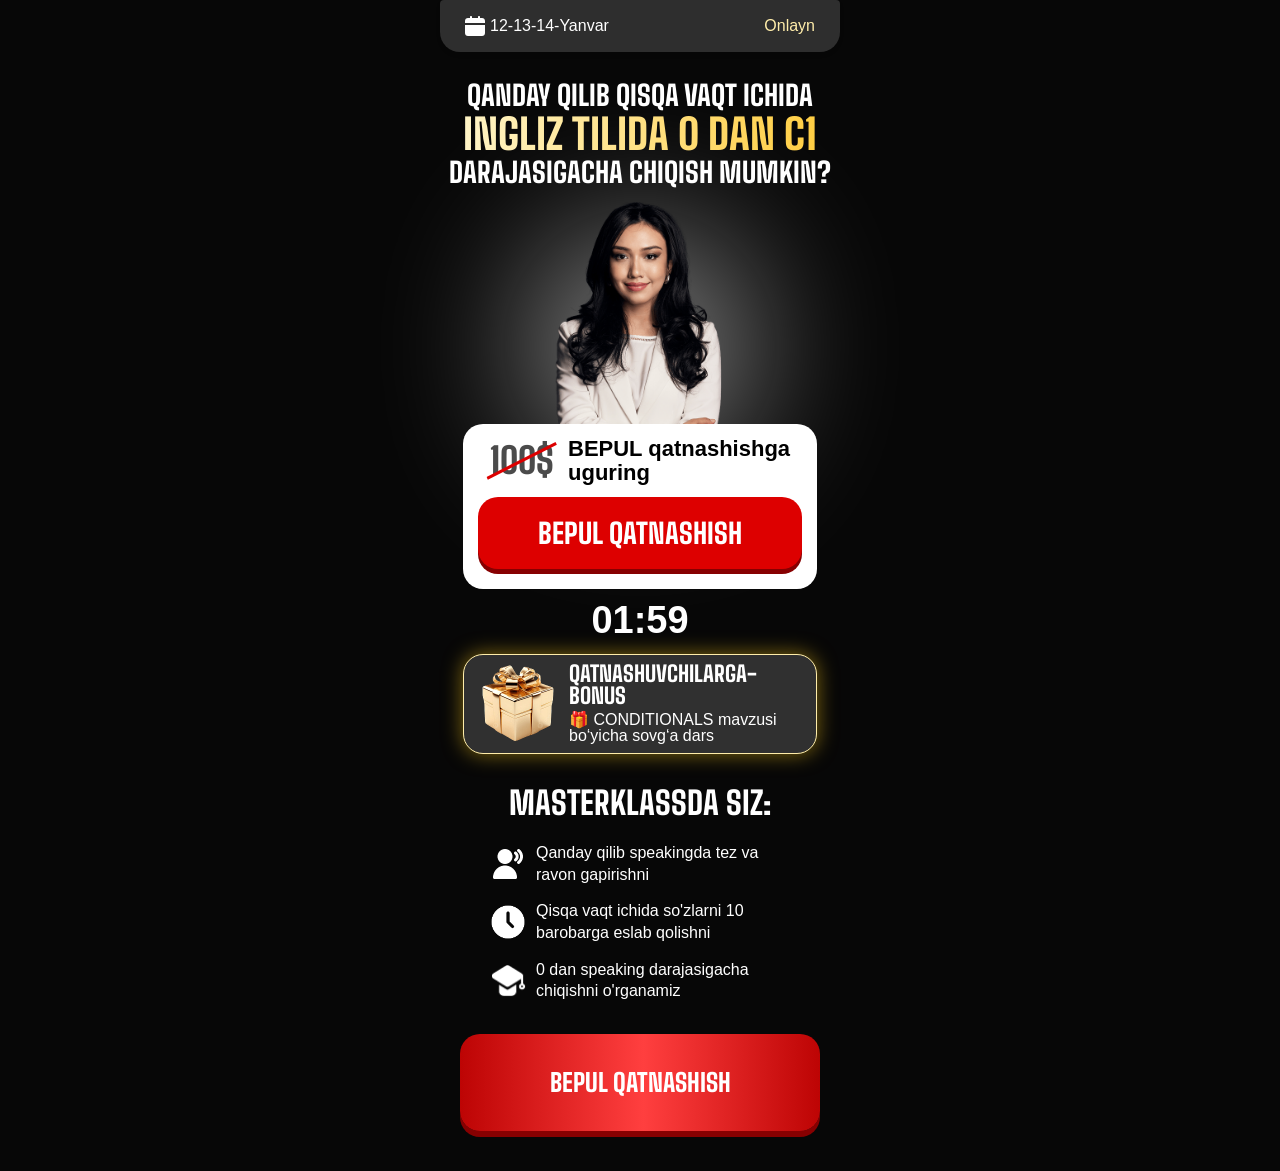
==== index.html @ f68c41da "done" ====
<!DOCTYPE html>
<html lang="en">

<head>
  <meta charset="UTF-8">
  <meta name="viewport" content="width=device-width, initial-scale=1.0">
  <title>Document</title>
  <link rel="preload" href="./fonts/big-shoulder/stylesheet.css" as="style" onload="this.rel='stylesheet'">
  <noscript><link rel="stylesheet" href="./fonts/big-shoulder/stylesheet.css"></noscript>
  <link rel="preload" as="image" href="./assets/images/user-barno.png">
  <style>
    *,
    *::after,
    *::before {
      margin: 0;
      padding: 0;
      box-sizing: border-box;
    }

    body {
      font-family: sans-serif;
      line-height: 100%;
      background: #070707;
      color: white;
    }

    button {
      cursor: pointer;
      border: none;
    }

    .container {
      width: 100%;
      max-width: 440px;
      margin: 0 auto;
      padding: 0 20px;
    }

    .navbar {
      display: flex;
      align-items: center;
      justify-content: space-between;
      gap: 12px;
      padding: 16px 25px;
      margin-bottom: 27px;
      background: #2E2E2E;
      box-shadow: 0px 3px 4.6px 0px #00000017;
      border-top-left-radius: 4px;
      border-top-right-radius: 4px;
      border-bottom-right-radius: 20px;
      border-bottom-left-radius: 20px;
    }

    .navbar-item__left {
      display: flex;
      align-items: center;
      gap: 5px;
    }

    .navbar-item__status {
      color: #FFEDAA;
    }

    .hero-title {
      font-family: 'Big Shoulders';
      font-weight: 800;
      font-size: 28px;
      line-height: 120%;
      text-align: center;
      text-transform: uppercase;
      margin-bottom: 12px;
    }

    .hero-title__span {
      display: inline-block;
      padding: 5px 0px;
      font-size: 42px;
      background: linear-gradient(90deg, #FFF4C6 0%, #FFCE43 100%);
      -webkit-background-clip: text;
      -webkit-text-fill-color: transparent;
    }

    .hero-main-box {
      position: relative;
    }

    .hero-main-box__img {
      width: 100%;
      max-width: 214px;
      height: 222px;
      object-fit: contain;
      /* margin: auto 0; */
      margin-left: auto;
      margin-right: auto;
      display: block;
    }

    .hero-main-box__span {
      display: block;
      background: #FFFFFF99;
      position: absolute;
      top: 50%;
      left: 50%;
      transform: translate(-50%, -35%);
      z-index: -1;
      width: 214px;
      height: 222px;
      border-radius: 50%;
      filter: blur(80px);
    }

    .hero-banner-box {
      width: 100%;
      max-width: 354px;
      background: white;
      border-radius: 20px;
      margin: 0 auto;
      padding: 10px 15px 20px 15px;
      margin-bottom: 12px;
    }

    .hero-banner-box__wrapper {
      display: flex;
      align-items: center;
      gap: 14px;
      padding-left: 12px;
      margin-bottom: 9px;
    }

    .hero-banner-box__wrapper-price {
      position: relative;
    }

    .hero-banner-box__wrapper-text {
      font-weight: 600;
      color: #000000;
      font-size: 22px;
      line-height: 110%;
      letter-spacing: 5%;
    }

    .hero-banner-box__wrapper-price__text {
      font-family: 'Big Shoulders';
      font-weight: 800;
      font-style: ExtraBold;
      font-size: 36px;
      color: #000000;
      opacity: 70%;
      line-height: 150%;
      letter-spacing: 5%;
      text-align: center;
      position: relative;
      z-index: 5;
    }

    .hero-banner-box__wrapper-price__svg {
      position: absolute;
      top: 50%;
      left: 50%;
      transform: translate(-50%, -50%);
      z-index: 10;
    }

    .hero-banner-box__btn {
      display: block;
      width: 100%;
      font-family: 'Big Shoulders';
      font-size: 28px;
      line-height: 150%;
      color: white;
      background: #DD0000;
      box-shadow: 0px 5px 0px 0px #870001;
      border-radius: 20px;
      padding: 15px 50px;
    }

    .hero-time__p {
      font-weight: bold;
      font-size: 38px;
      line-height: 100%;
      text-align: center;
      margin-bottom: 15px;
    }

    .her-free-box {
      display: flex;
      align-items: center;
      gap: 13px;
      width: 100%;
      max-width: 354px;
      background: #303030;
      border: 1px solid #FFEDAA;
      box-shadow: 0px 0px 20px 0px #FFCD1980;
      border-radius: 20px;
      margin: 0 auto 30px auto;
      padding: 8.5px 17px;
    }

    .hero-free-box__img {
      width: 75px;
      height: 79px;
      object-fit: contain;
    }

    .free-box__right-wrapper__tittle {
      font-family: 'Big Shoulders';
      font-weight: 800;
      font-size: 22px;
      line-height: 100%;
      letter-spacing: 2%;
      text-transform: uppercase;
      margin-bottom: 5px;

    }

    .master-class__title {
      font-family: 'Big Shoulders';
      font-weight: 800;
      font-size: 32px;
      line-height: 120%;
      text-align: center;
      text-transform: uppercase;
      margin-bottom: 20px;
    }

    .master-class__list {
      width: 100%;
      max-width: 300px;
      margin: 0 auto 32px auto;
      list-style: none;
    }

    .master-class__list-item {
      display: flex;
      align-items: center;
      gap: 10px;
    }

    .master-class__list-item__img {
      width: 36px;
      height: 36px;
      object-fit: contain;
    }

    .master-class__list-item__text {
      line-height: 135%;
    }

    .master-class__btn {
      display: block;
      width: 100%;
      font-family: 'Big Shoulders';
      font-weight: 800;
      font-size: 25px;
      line-height: 150%;
      color: white;
      background: linear-gradient(90deg, #BD0404 0%, #FF3F3F 50.96%, #BD0404 100%);
      box-shadow: 0px 6px 0px 0px #870001;
      border-radius: 20px;
      padding: 30px 60px;
      margin: 0 auto 40px auto;
    }
  </style>
</head>

<body>
  <div class="container">
    <header>
      <nav class="navbar">
        <div class="navbar-item__left">
          <svg width="20" height="20" viewBox="0 0 15 15" fill="none" xmlns="http://www.w3.org/2000/svg" aria-hidden="true">
            <path d="M0 12.75C0 14.025 0.975 15 2.25 15H12.75C14.025 15 15 14.025 15 12.75V6.75H0V12.75ZM12.75 1.5H11.25V0.75C11.25 0.3 10.95 0 10.5 0C10.05 0 9.75 0.3 9.75 0.75V1.5H5.25V0.75C5.25 0.3 4.95 0 4.5 0C4.05 0 3.75 0.3 3.75 0.75V1.5H2.25C0.975 1.5 0 2.475 0 3.75V5.25H15V3.75C15 2.475 14.025 1.5 12.75 1.5Z" fill="white"/>
          </svg>
          <p>
            12-13-14-Yanvar
          </p>
        </div>
        <p class="navbar-item__status">
          Onlayn
        </p>
      </nav>
    </header>

    <main>
      <!-- Hero -->
      <section>
        <div>
          <h1 class="hero-title">
            Qanday qilib qisqa vaqt ichida <br>
            <span class="hero-title__span">
              ingliz tilida 0 dan C1
            </span><br>
            darajasigacha chiqish mumkin?
          </h1>

          <div class="hero-main-box">
            <img src="./assets/images/user-barno.png" alt="img" class="hero-main-box__img" width="214" height="222" loading="eager" fetchpriority="high" decoding="async">
            <span class="hero-main-box__span"></span>
          </div>

          <div class="hero-banner-box">
            <div class="hero-banner-box__wrapper">
              <div class="hero-banner-box__wrapper-price">
                <p class="hero-banner-box__wrapper-price__text">
                  100$
                </p>

                <svg class="hero-banner-box__wrapper-price__svg" width="71" height="38" viewBox="0 0 71 38" fill="none"
                  xmlns="http://www.w3.org/2000/svg">
                  <path d="M69.6786 1.33774L0.678558 36.3377" stroke="#DD0000" stroke-width="3" />
                </svg>
              </div>
              <p class="hero-banner-box__wrapper-text">
                BEPUL qatnashishga uguring
              </p>
            </div>

            <button class="hero-banner-box__btn">
              BEPUL QATNASHISH
            </button>
          </div>

          <p class="hero-time__p">
            01:59
          </p>

          <div class="her-free-box">
            <img loading="lazy" src="./assets/images/free.png" alt="img" class="hero-free-box__img" width="75" height="79" decoding="async">
            <div class="free-box__right-wrapper">
              <h4 class="free-box__right-wrapper__tittle">
                qatnashuvchilarga-bonus
              </h4>

              <p class="free-box__right-wrapper__desc">
                🎁 CONDITIONALS mavzusi bo‘yicha sovg‘a dars
              </p>
            </div>
          </div>
        </div>
      </section>

      <!-- MasterClass -->
      <section>
        <div class="container">
          <h2 class="master-class__title">
            Masterklassda siz:
          </h2>

          <ul class="master-class__list">
            <li>
              <div class="master-class__list-item">
                <img loading="lazy" src="./assets/images/profit-1.png" alt="img" class="master-class__list-item__img" width="36" height="36" decoding="async">
                <p class="master-class__list-item__text">
                  Qanday qilib speakingda tez va ravon gapirishni
                </p>
              </div>
              <div class="master-class__list-item" style="margin: 15px 0;">
                <img loading="lazy" src="./assets/images/profit-2.png" alt="img" class="master-class__list-item__img" width="36" height="36" decoding="async">
                <p class="master-class__list-item__text">
                  Qisqa vaqt ichida so'zlarni 10 barobarga eslab qolishni
                </p>
              </div>
              <div class="master-class__list-item">
                <img loading="lazy" src="./assets/images/profit-3.png" alt="img" class="master-class__list-item__img" width="36" height="36" decoding="async">
                <p class="master-class__list-item__text">
                 0 dan speaking darajasigacha chiqishni o'rganamiz
                </p>
              </div>
            </li>
          </ul>

          <button class="master-class__btn">
            BEPUL QATNASHISH
          </button>
        </div>
      </section>
    </main>
  </div>
</body>

</html>
---- fonts/big-shoulder/stylesheet.css ----
@font-face {
    font-family: 'Big Shoulders';
    src: url('BigShoulders-ExtraBold.woff') format('woff');
    font-weight: bold;
    font-style: normal;
    font-display: swap;
}
---- fonts/big-shoulder/stylesheet.css ----
@font-face {
    font-family: 'Big Shoulders';
    src: url('BigShoulders-ExtraBold.woff') format('woff');
    font-weight: bold;
    font-style: normal;
    font-display: swap;
}
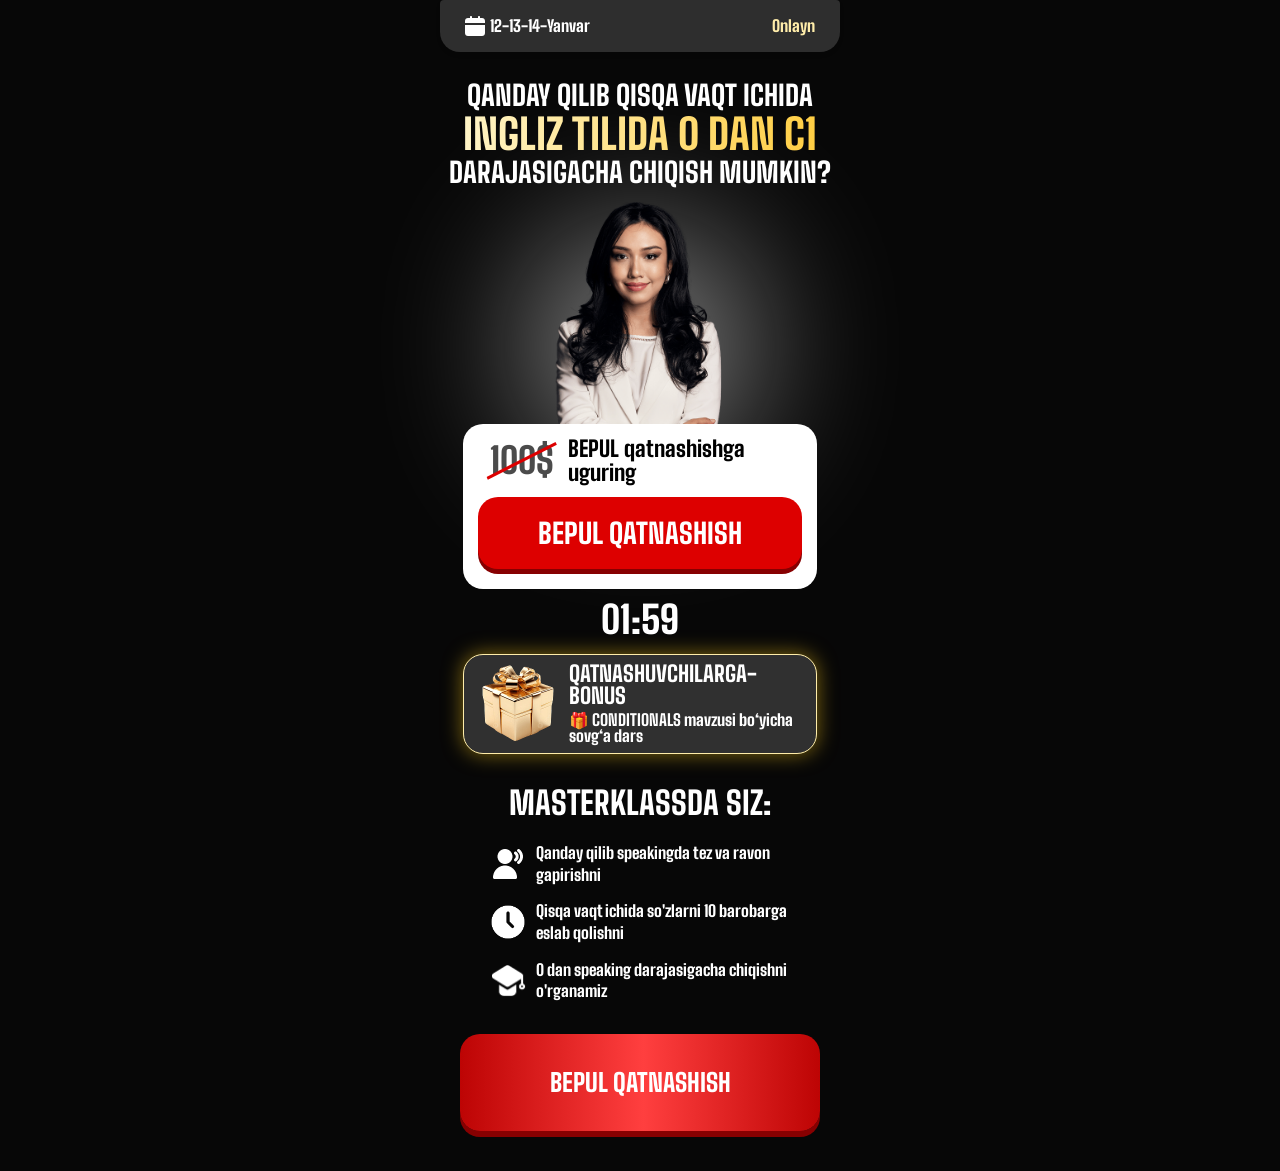
==== commit 20904e97: "done" ====
--- a/index.html
+++ b/index.html
@@ -7,6 +7,7 @@
   <title>Document</title>
   <link rel="preload" href="./fonts/big-shoulder/stylesheet.css" as="style" onload="this.rel='stylesheet'">
   <noscript><link rel="stylesheet" href="./fonts/big-shoulder/stylesheet.css"></noscript>
+  <link rel="preload" href="./fonts/big-shoulder/BigShoulders-ExtraBold.woff" as="font" type="font/woff" crossorigin>
   <link rel="preload" as="image" href="./assets/images/user-barno.png">
   <style>
     *,
@@ -18,10 +19,13 @@
     }
 
     body {
-      font-family: sans-serif;
+      /* use a system fallback stack while the webfont loads to reduce layout shifts */
+      font-family: 'Big Shoulders', 'Arial Black', Impact, Arial, sans-serif;
       line-height: 100%;
       background: #070707;
       color: white;
+      -webkit-font-smoothing: antialiased;
+      -moz-osx-font-smoothing: grayscale;
     }
 
     button {
@@ -62,19 +66,21 @@
     }
 
     .hero-title {
-      font-family: 'Big Shoulders';
-      font-weight: 800;
-      font-size: 28px;
+      font-family: 'Big Shoulders', 'Arial Black', Impact, Arial, sans-serif;
+      font-weight: 800;
+      font-size: clamp(18px, 5.5vw, 28px);
       line-height: 120%;
       text-align: center;
       text-transform: uppercase;
       margin-bottom: 12px;
+      /* reserve vertical space to reduce CLS when the font swaps */
+      min-height: 3.2em;
     }
 
     .hero-title__span {
       display: inline-block;
       padding: 5px 0px;
-      font-size: 42px;
+      font-size: clamp(24px, 9vw, 42px);
       background: linear-gradient(90deg, #FFF4C6 0%, #FFCE43 100%);
       -webkit-background-clip: text;
       -webkit-text-fill-color: transparent;
@@ -134,16 +140,16 @@
     .hero-banner-box__wrapper-text {
       font-weight: 600;
       color: #000000;
-      font-size: 22px;
+      font-size: clamp(14px, 3.8vw, 22px);
       line-height: 110%;
       letter-spacing: 5%;
     }
 
     .hero-banner-box__wrapper-price__text {
-      font-family: 'Big Shoulders';
+      font-family: 'Big Shoulders', 'Arial Black', Impact, Arial, sans-serif;
       font-weight: 800;
       font-style: ExtraBold;
-      font-size: 36px;
+      font-size: clamp(20px, 6.5vw, 36px);
       color: #000000;
       opacity: 70%;
       line-height: 150%;
@@ -164,8 +170,8 @@
     .hero-banner-box__btn {
       display: block;
       width: 100%;
-      font-family: 'Big Shoulders';
-      font-size: 28px;
+      font-family: 'Big Shoulders', 'Arial Black', Impact, Arial, sans-serif;
+      font-size: clamp(16px, 5vw, 28px);
       line-height: 150%;
       color: white;
       background: #DD0000;
@@ -176,7 +182,7 @@
 
     .hero-time__p {
       font-weight: bold;
-      font-size: 38px;
+      font-size: clamp(18px, 6.5vw, 38px);
       line-height: 100%;
       text-align: center;
       margin-bottom: 15px;
@@ -203,9 +209,9 @@
     }
 
     .free-box__right-wrapper__tittle {
-      font-family: 'Big Shoulders';
-      font-weight: 800;
-      font-size: 22px;
+      font-family: 'Big Shoulders', 'Arial Black', Impact, Arial, sans-serif;
+      font-weight: 800;
+      font-size: clamp(14px, 4vw, 22px);
       line-height: 100%;
       letter-spacing: 2%;
       text-transform: uppercase;
@@ -214,9 +220,9 @@
     }
 
     .master-class__title {
-      font-family: 'Big Shoulders';
-      font-weight: 800;
-      font-size: 32px;
+      font-family: 'Big Shoulders', 'Arial Black', Impact, Arial, sans-serif;
+      font-weight: 800;
+      font-size: clamp(20px, 6.5vw, 32px);
       line-height: 120%;
       text-align: center;
       text-transform: uppercase;
@@ -249,9 +255,9 @@
     .master-class__btn {
       display: block;
       width: 100%;
-      font-family: 'Big Shoulders';
-      font-weight: 800;
-      font-size: 25px;
+      font-family: 'Big Shoulders', 'Arial Black', Impact, Arial, sans-serif;
+      font-weight: 800;
+      font-size: clamp(14px, 4.5vw, 25px);
       line-height: 150%;
       color: white;
       background: linear-gradient(90deg, #BD0404 0%, #FF3F3F 50.96%, #BD0404 100%);
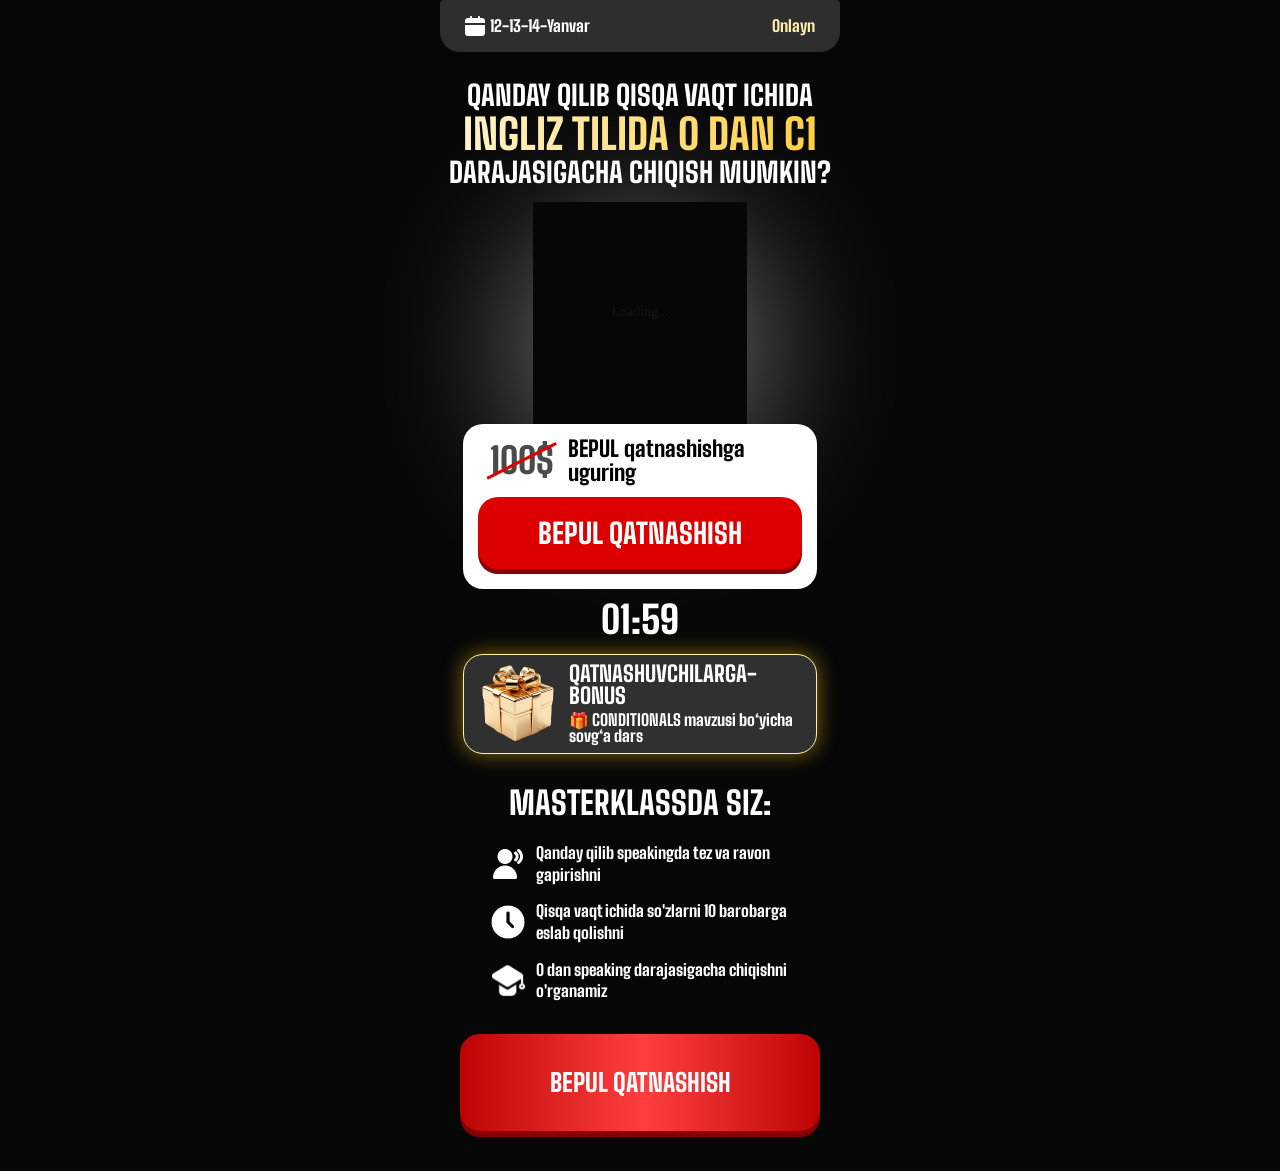
==== commit 4fcb6bae: "done" ====
--- a/index.html
+++ b/index.html
@@ -68,7 +68,7 @@
     .hero-title {
       font-family: 'Big Shoulders', 'Arial Black', Impact, Arial, sans-serif;
       font-weight: 800;
-      font-size: clamp(18px, 5.5vw, 28px);
+      font-size: clamp(20px, 5.5vw, 28px);
       line-height: 120%;
       text-align: center;
       text-transform: uppercase;
@@ -177,7 +177,7 @@
       background: #DD0000;
       box-shadow: 0px 5px 0px 0px #870001;
       border-radius: 20px;
-      padding: 15px 50px;
+      padding: 15px clamp(20px, 10vw, 50px);
     }
 
     .hero-time__p {
@@ -263,7 +263,7 @@
       background: linear-gradient(90deg, #BD0404 0%, #FF3F3F 50.96%, #BD0404 100%);
       box-shadow: 0px 6px 0px 0px #870001;
       border-radius: 20px;
-      padding: 30px 60px;
+      padding: 30px clamp(20px, 12vw, 60px);
       margin: 0 auto 40px auto;
     }
   </style>
@@ -300,7 +300,8 @@
           </h1>
 
           <div class="hero-main-box">
-            <img src="./assets/images/user-barno.png" alt="img" class="hero-main-box__img" width="214" height="222" loading="eager" fetchpriority="high" decoding="async">
+            <!-- Inline SVG placeholder (fast, no network) for LCP; swapped to the real image after first paint -->
+            <img id="lcp-placeholder" src="data:image/svg+xml;utf8,%3Csvg xmlns='http://www.w3.org/2000/svg' width='214' height='222' viewBox='0 0 214 222'%3E%3Crect width='214' height='222' fill='%23070606'/%3E%3Ctext x='50%25' y='50%25' dominant-baseline='middle' text-anchor='middle' font-size='14' fill='%23ffffff' opacity='0.06'%3ELoading...%3C/text%3E%3C/svg%3E" alt="img" class="hero-main-box__img" width="214" height="222" loading="eager" decoding="async">
             <span class="hero-main-box__span"></span>
           </div>
 
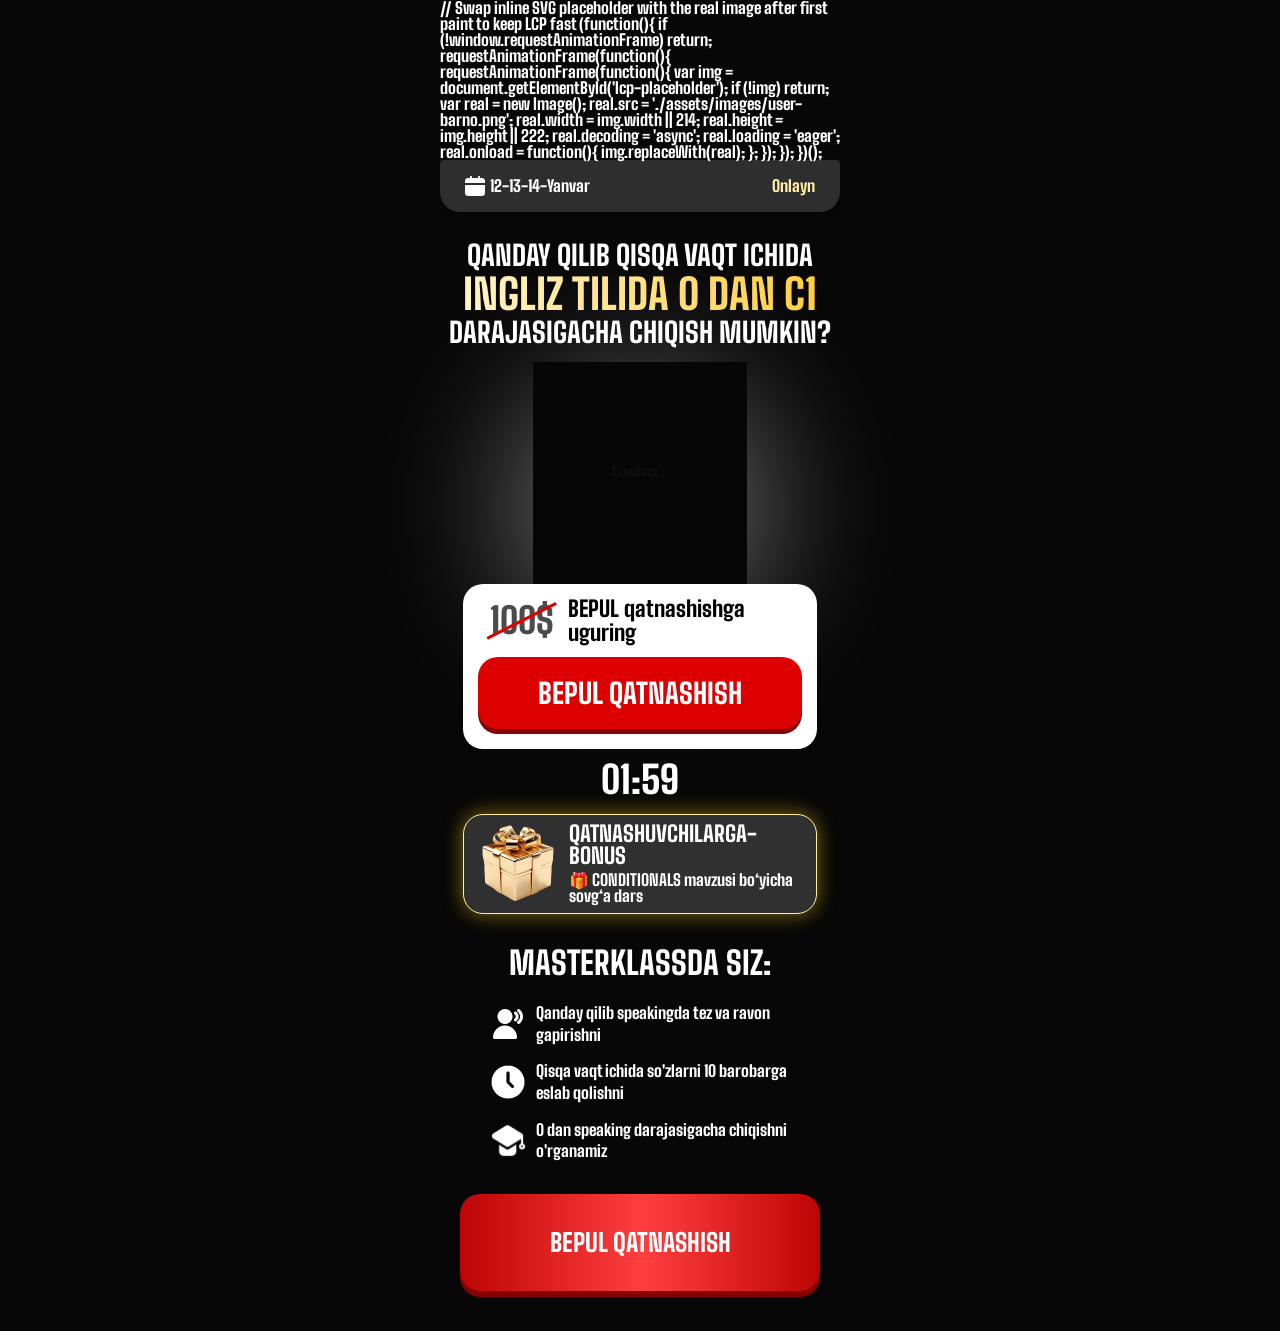
==== commit 598bd7b2: "done" ====
--- a/index.html
+++ b/index.html
@@ -272,6 +272,23 @@
 <body>
   <div class="container">
     <header>
+  // Swap inline SVG placeholder with the real image after first paint to keep LCP fast
+  (function(){
+    if (!window.requestAnimationFrame) return;
+    requestAnimationFrame(function(){
+      requestAnimationFrame(function(){
+        var img = document.getElementById('lcp-placeholder');
+        if (!img) return;
+        var real = new Image();
+        real.src = './assets/images/user-barno.png';
+        real.width = img.width || 214;
+        real.height = img.height || 222;
+        real.decoding = 'async';
+        real.loading = 'eager';
+        real.onload = function(){ img.replaceWith(real); };
+      });
+    });
+  })();
       <nav class="navbar">
         <div class="navbar-item__left">
           <svg width="20" height="20" viewBox="0 0 15 15" fill="none" xmlns="http://www.w3.org/2000/svg" aria-hidden="true">
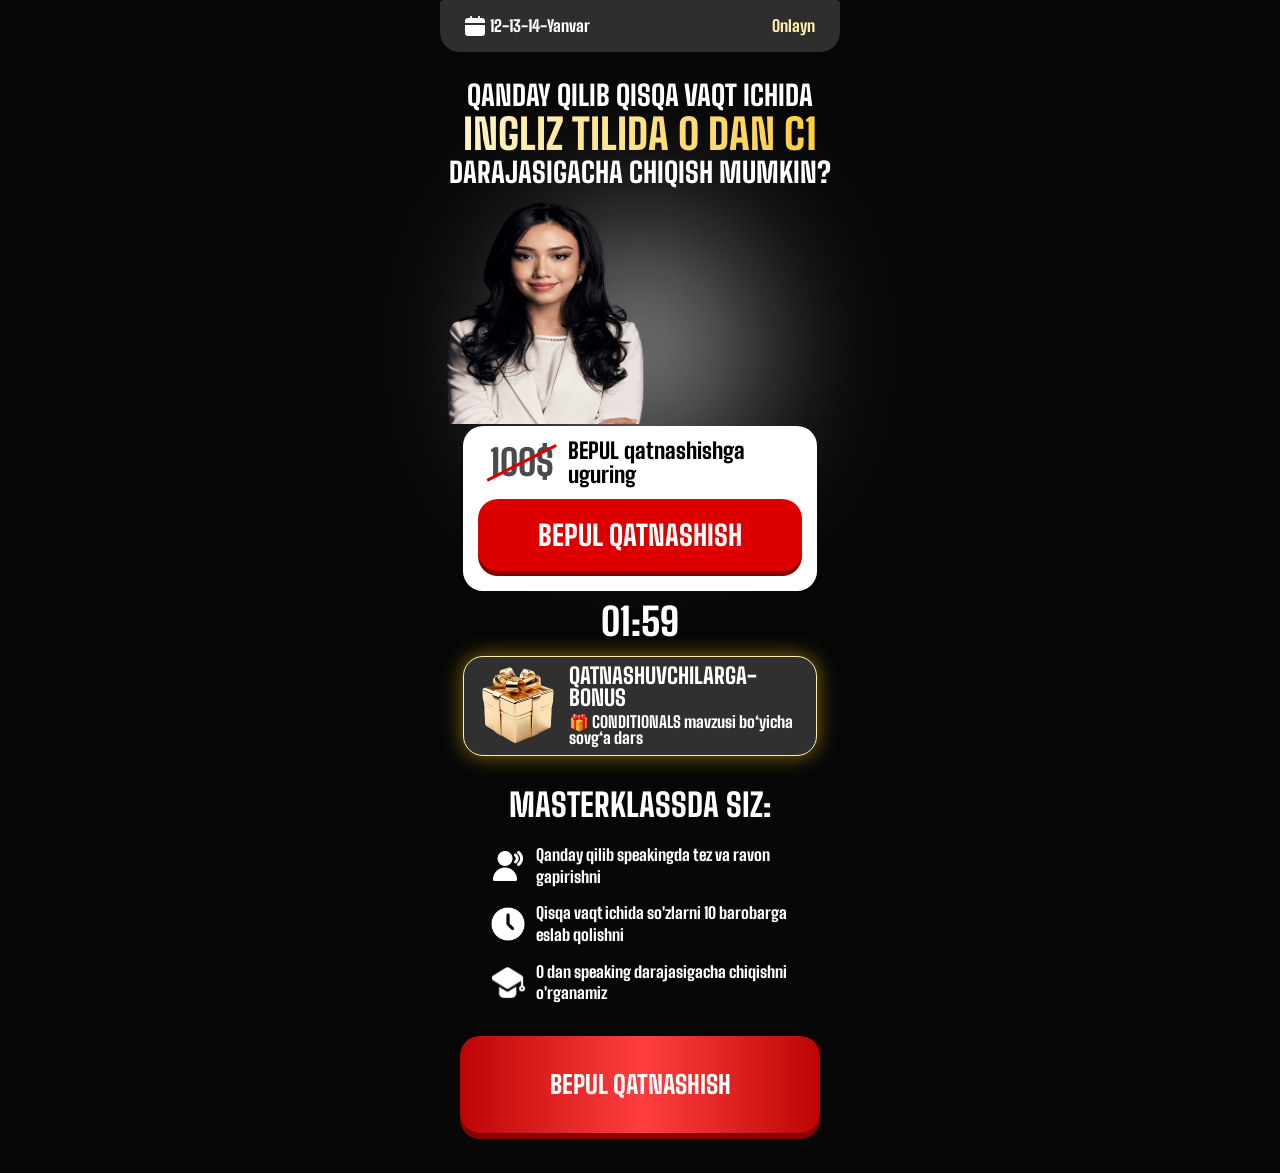
==== commit 6f01be92: "done" ====
--- a/index.html
+++ b/index.html
@@ -272,23 +272,6 @@
 <body>
   <div class="container">
     <header>
-  // Swap inline SVG placeholder with the real image after first paint to keep LCP fast
-  (function(){
-    if (!window.requestAnimationFrame) return;
-    requestAnimationFrame(function(){
-      requestAnimationFrame(function(){
-        var img = document.getElementById('lcp-placeholder');
-        if (!img) return;
-        var real = new Image();
-        real.src = './assets/images/user-barno.png';
-        real.width = img.width || 214;
-        real.height = img.height || 222;
-        real.decoding = 'async';
-        real.loading = 'eager';
-        real.onload = function(){ img.replaceWith(real); };
-      });
-    });
-  })();
       <nav class="navbar">
         <div class="navbar-item__left">
           <svg width="20" height="20" viewBox="0 0 15 15" fill="none" xmlns="http://www.w3.org/2000/svg" aria-hidden="true">
@@ -402,4 +385,24 @@
   </div>
 </body>
 
+  <script>
+    // Swap inline SVG placeholder with the real image after first paint to keep LCP fast
+    (function(){
+      if (!window.requestAnimationFrame) return;
+      requestAnimationFrame(function(){
+        requestAnimationFrame(function(){
+          var img = document.getElementById('lcp-placeholder');
+          if (!img) return;
+          var real = new Image();
+          real.src = './assets/images/user-barno.png';
+          real.width = img.width || 214;
+          real.height = img.height || 222;
+          real.decoding = 'async';
+          real.loading = 'eager';
+          real.onload = function(){ img.replaceWith(real); };
+        });
+      });
+    })();
+  </script>
+
 </html>
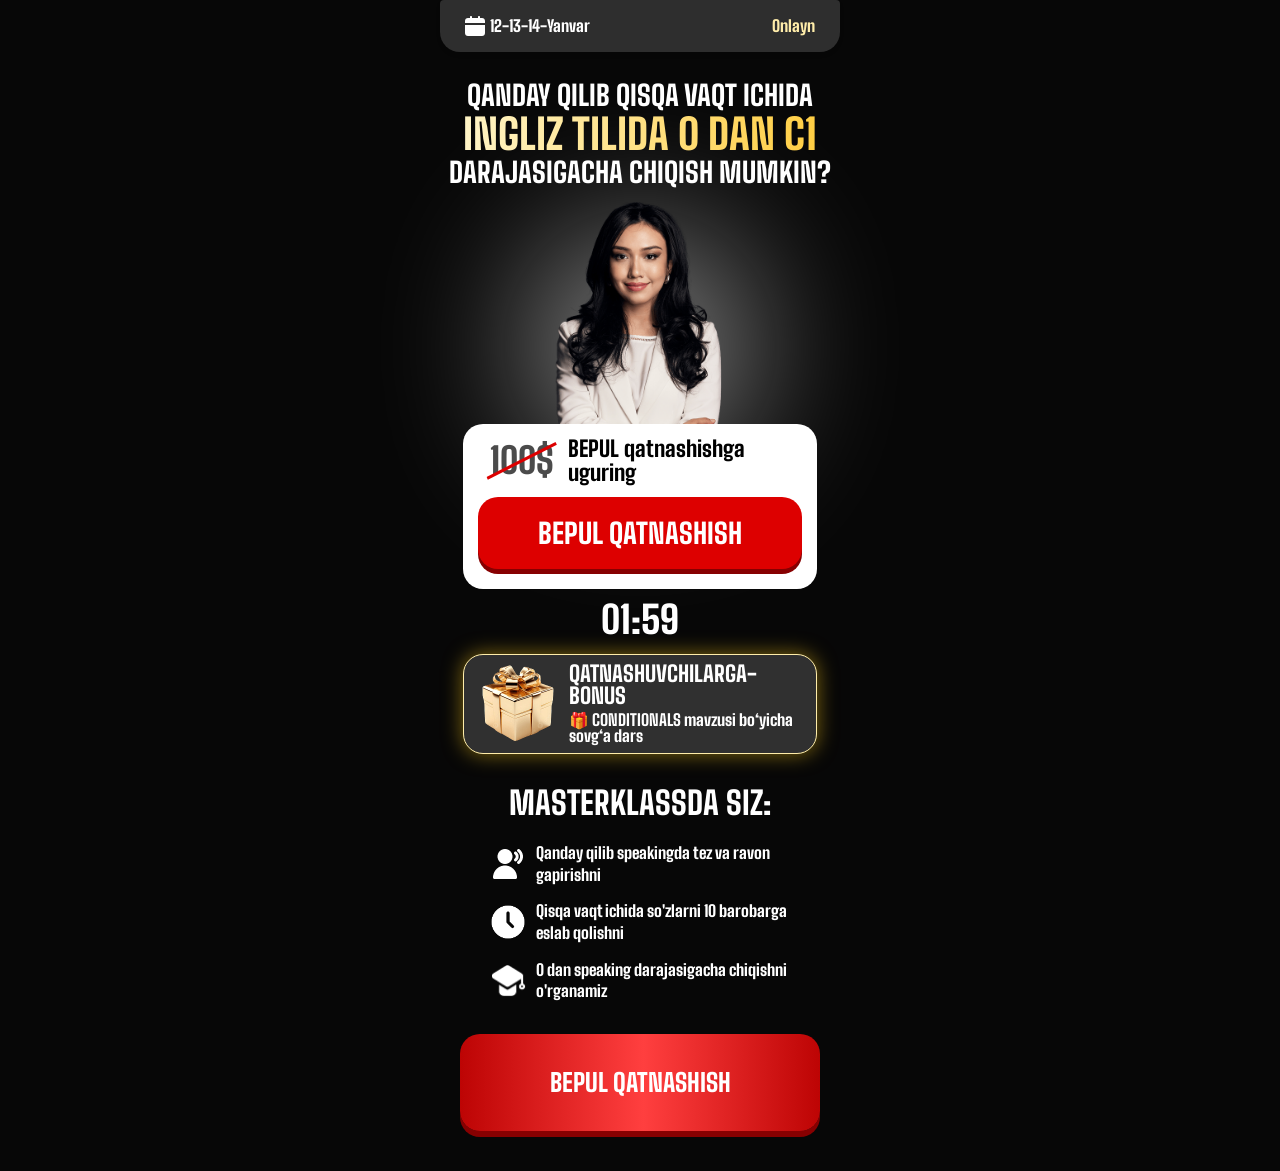
==== commit 7f65ecdf: "done" ====
--- a/index.html
+++ b/index.html
@@ -95,7 +95,6 @@
       max-width: 214px;
       height: 222px;
       object-fit: contain;
-      /* margin: auto 0; */
       margin-left: auto;
       margin-right: auto;
       display: block;
@@ -300,8 +299,7 @@
           </h1>
 
           <div class="hero-main-box">
-            <!-- Inline SVG placeholder (fast, no network) for LCP; swapped to the real image after first paint -->
-            <img id="lcp-placeholder" src="data:image/svg+xml;utf8,%3Csvg xmlns='http://www.w3.org/2000/svg' width='214' height='222' viewBox='0 0 214 222'%3E%3Crect width='214' height='222' fill='%23070606'/%3E%3Ctext x='50%25' y='50%25' dominant-baseline='middle' text-anchor='middle' font-size='14' fill='%23ffffff' opacity='0.06'%3ELoading...%3C/text%3E%3C/svg%3E" alt="img" class="hero-main-box__img" width="214" height="222" loading="eager" decoding="async">
+            <img src="./assets/images/user-barno.png" alt="img" class="hero-main-box__img" width="214" height="222" loading="eager" fetchpriority="high" decoding="async">
             <span class="hero-main-box__span"></span>
           </div>
 
@@ -385,24 +383,4 @@
   </div>
 </body>
 
-  <script>
-    // Swap inline SVG placeholder with the real image after first paint to keep LCP fast
-    (function(){
-      if (!window.requestAnimationFrame) return;
-      requestAnimationFrame(function(){
-        requestAnimationFrame(function(){
-          var img = document.getElementById('lcp-placeholder');
-          if (!img) return;
-          var real = new Image();
-          real.src = './assets/images/user-barno.png';
-          real.width = img.width || 214;
-          real.height = img.height || 222;
-          real.decoding = 'async';
-          real.loading = 'eager';
-          real.onload = function(){ img.replaceWith(real); };
-        });
-      });
-    })();
-  </script>
-
 </html>
